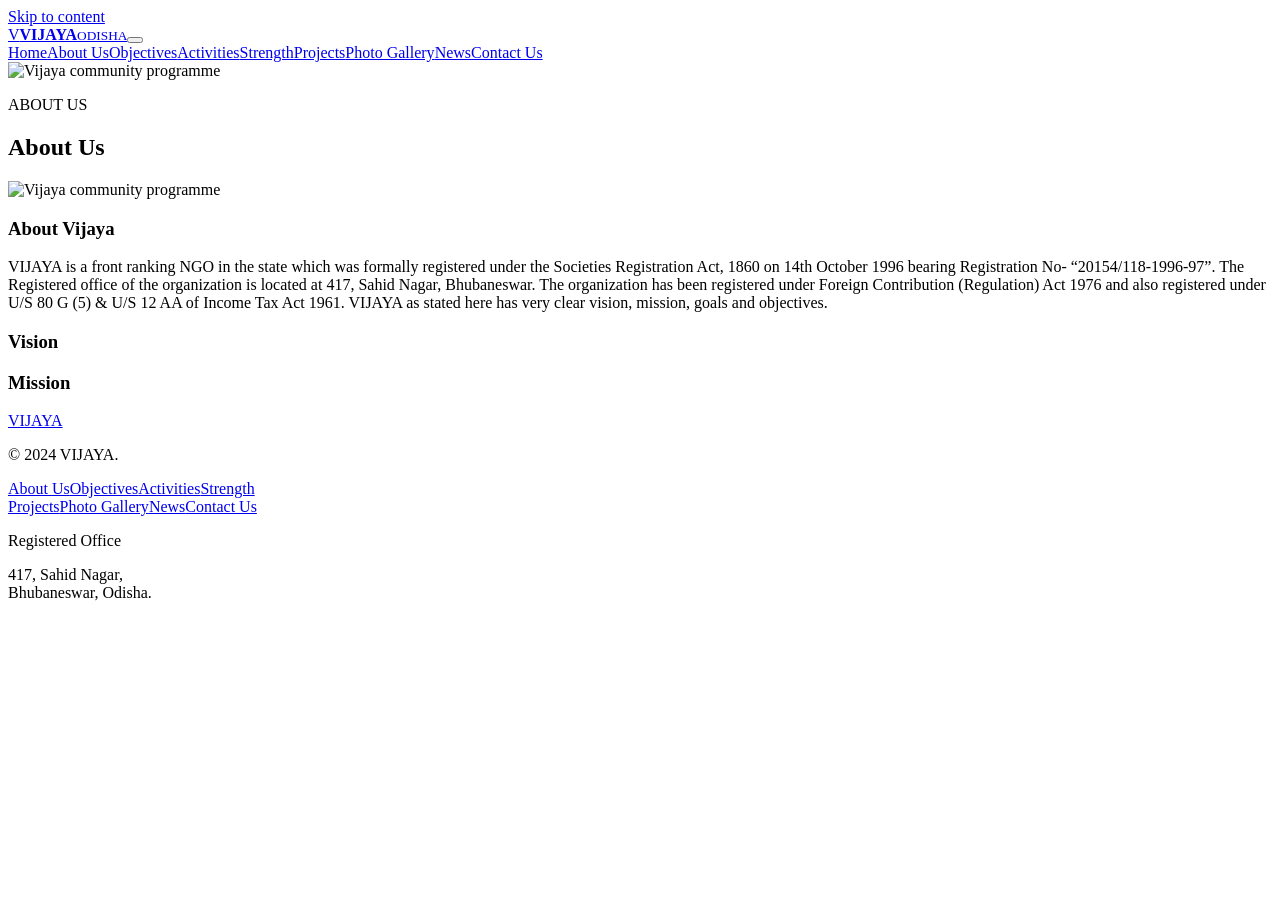
==== about-us.html @ b71c0298 "Add files via upload" ====
<!doctype html>
<html lang="en">
  <head>
    <meta charset="utf-8" />
    <meta name="viewport" content="width=device-width,initial-scale=1" />
    <title>About Us | Vijaya</title>
    <link rel="preconnect" href="https://fonts.googleapis.com" />
    <link rel="preconnect" href="https://fonts.gstatic.com" crossorigin />
    <link
      href="https://fonts.googleapis.com/css2?family=DM+Sans:wght@400;500;600;700;800&family=Playfair+Display:wght@500;600;700&display=swap"
      rel="stylesheet"
    />
    <link rel="stylesheet" href="css/style.css" />
    <link rel="stylesheet" href="css/site-pages.css" />
  </head>
  <body>
    <a class="skip-link" href="#main">Skip to content</a>
    <header class="site-header">
      <div class="container nav">
        <a class="brand" href="index.html" aria-label="VIJAYA home"
          ><span class="brand-mark">V</span
          ><span class="brand-copy"
            ><strong>VIJAYA</strong><small>ODISHA</small></span
          ></a
        ><button
          class="menu-toggle"
          type="button"
          aria-label="Open navigation"
          aria-expanded="false"
        >
          <span></span><span></span><span></span>
        </button>
        <nav class="nav-links" aria-label="Primary navigation">
          <a href="index.html">Home</a><a href="about-us.html">About Us</a
          ><a href="objectives.html">Objectives</a
          ><a href="activities.html">Activities</a
          ><a href="strength.html">Strength</a
          ><a href="projects.html">Projects</a
          ><a href="photo-gallery.html">Photo Gallery</a
          ><a href="news.html">News</a><a href="contact.html">Contact Us</a>
        </nav>
      </div>
    </header>
    <main id="main" class="page-main">
      <section class="page-hero">
        <img
          src="assets\images\2025\photo-07.jpg"
          alt="Vijaya community programme"
        />
        <div class="page-hero-content">
          <p class="eyebrow"><span></span> ABOUT US</p>
          <h1>About Us</h1>
        </div>
      </section>
      <section class="page-section">
        <div class="container about-layout">
          <div class="about-photo">
            <img
              src="assets\images\2025\photo-05.jpg"
              alt="Vijaya community programme"
            />
          </div>
          <div class="about-copy">
            <div class="prose-card">
              <h3>About Vijaya</h3>
              <p>
                VIJAYA is a front ranking NGO in the state which was formally
                registered under the Societies Registration Act, 1860 on 14th
                October 1996 bearing Registration No- “20154/118-1996-97”. The
                Registered office of the organization is located at 417, Sahid
                Nagar, Bhubaneswar. The organization has been registered under
                Foreign Contribution (Regulation) Act 1976 and also registered
                under U/S 80 G (5) &amp; U/S 12 AA of Income Tax Act 1961.
                VIJAYA as stated here has very clear vision, mission, goals and
                objectives.
              </p>
            </div>
            <div class="prose-card"><h3>Vision</h3></div>
            <div class="prose-card"><h3>Mission</h3></div>
          </div>
        </div>
      </section>
    </main>
    <footer class="site-footer">
      <div class="container footer-grid">
        <div>
          <a class="footer-brand" href="index.html">VIJAYA</a>
          <p>© 2024 VIJAYA.</p>
        </div>
        <div class="footer-links">
          <a href="about-us.html">About Us</a
          ><a href="objectives.html">Objectives</a
          ><a href="activities.html">Activities</a
          ><a href="strength.html">Strength</a>
        </div>
        <div class="footer-links">
          <a href="projects.html">Projects</a
          ><a href="photo-gallery.html">Photo Gallery</a
          ><a href="news.html">News</a><a href="contact.html">Contact Us</a>
        </div>
        <div>
          <p class="footer-title">Registered Office</p>
          <p>417, Sahid Nagar,<br />Bhubaneswar, Odisha.</p>
        </div>
      </div>
    </footer>
    <script src="js/script.js"></script>
  </body>
</html>
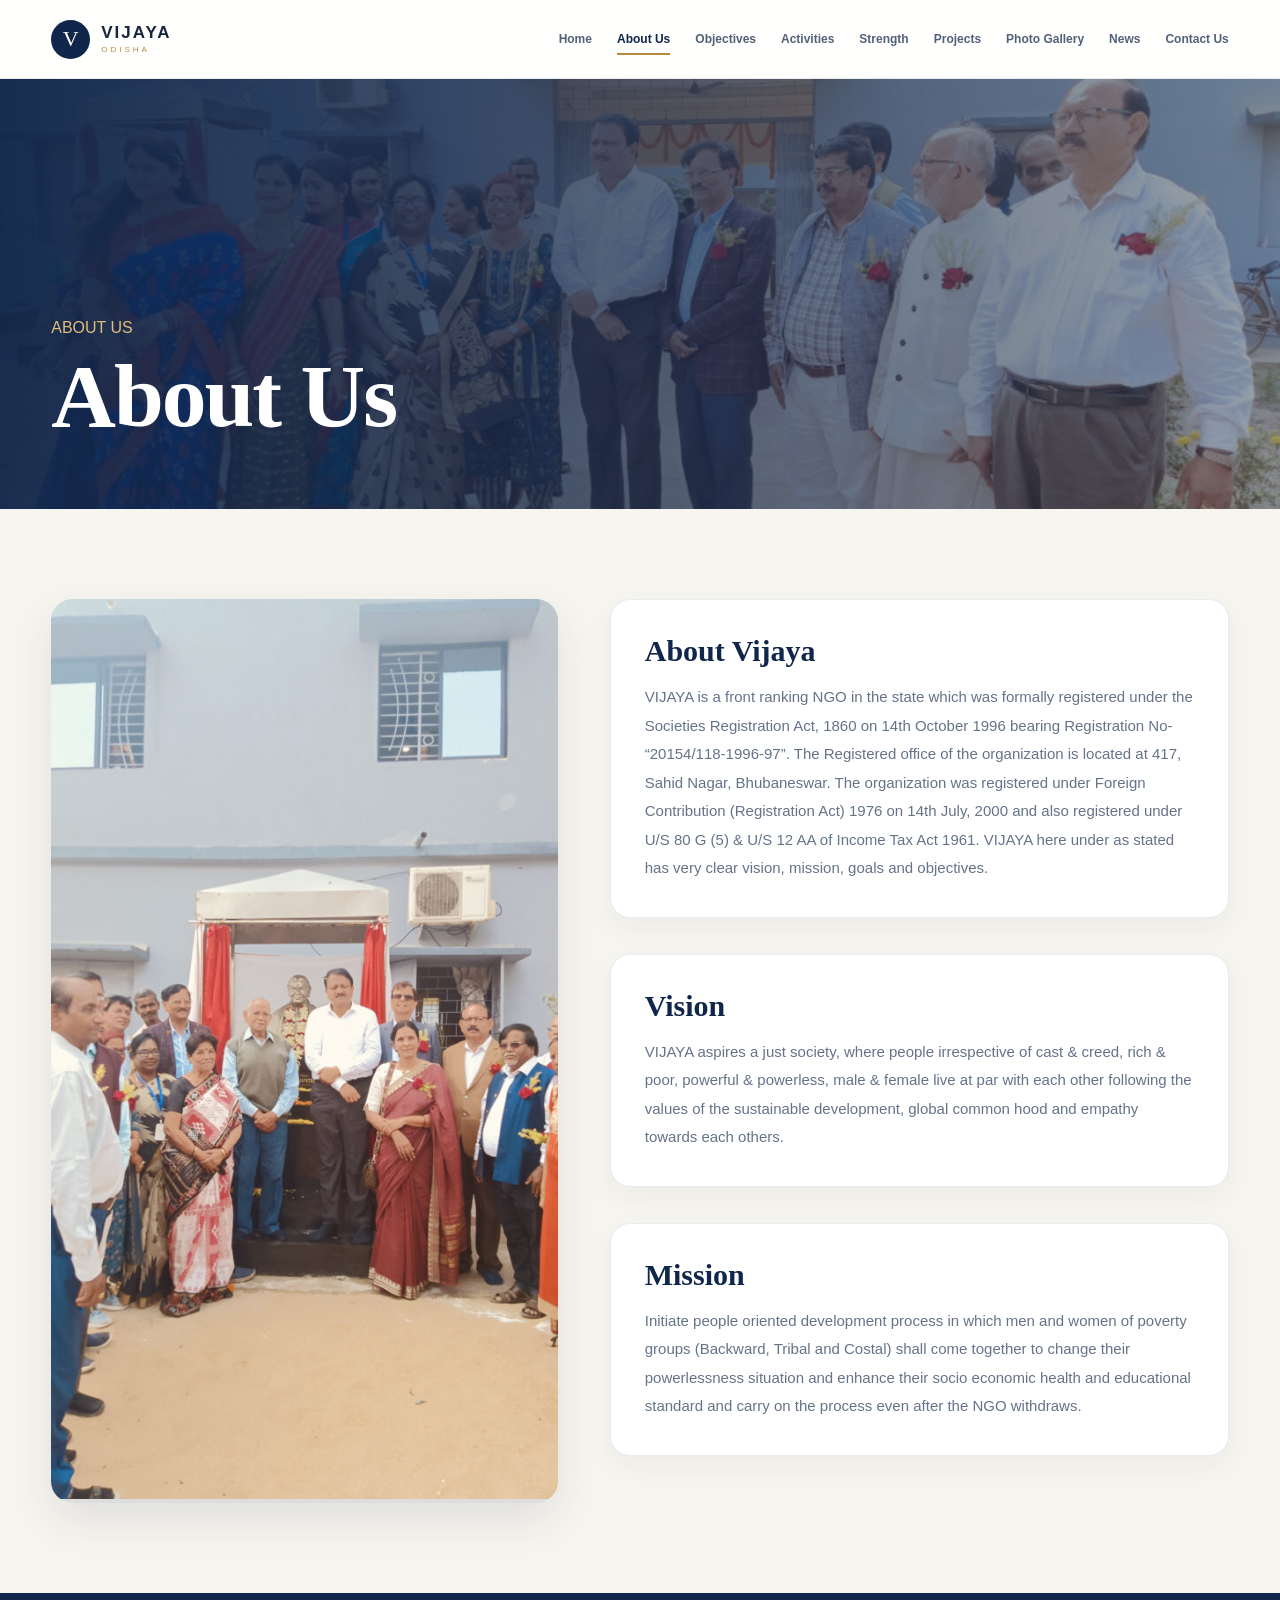
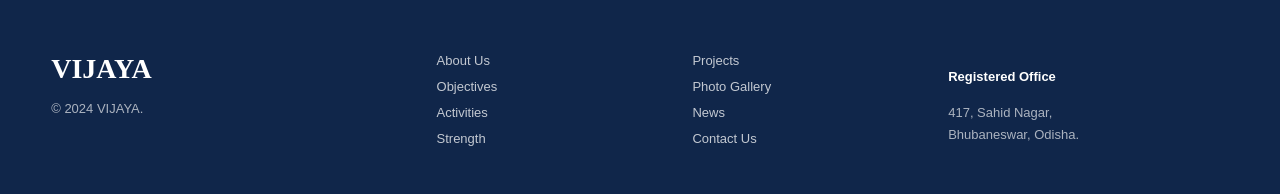
==== commit 839aece1: "Add Vijaya organization content" ====
--- a/about-us.html
+++ b/about-us.html
@@ -31,13 +31,14 @@
           <span></span><span></span><span></span>
         </button>
         <nav class="nav-links" aria-label="Primary navigation">
-          <a href="index.html">Home</a><a href="about-us.html">About Us</a
-          ><a href="objectives.html">Objectives</a
-          ><a href="activities.html">Activities</a
-          ><a href="strength.html">Strength</a
-          ><a href="projects.html">Projects</a
-          ><a href="photo-gallery.html">Photo Gallery</a
-          ><a href="news.html">News</a><a href="contact.html">Contact Us</a>
+          <a href="index.html">Home</a>
+          <a href="about-us.html">About Us</a>
+          <a href="objectives.html">Objectives</a>
+          <a href="activities.html">Activities</a>
+          <a href="strength.html">Strength</a>
+          <a href="projects.html">Projects</a>
+          <a href="photo-gallery.html">Photo Gallery</a>
+          <a href="news.html">News</a><a href="contact.html">Contact Us</a>
         </nav>
       </div>
     </header>
@@ -68,15 +69,32 @@
                 registered under the Societies Registration Act, 1860 on 14th
                 October 1996 bearing Registration No- “20154/118-1996-97”. The
                 Registered office of the organization is located at 417, Sahid
-                Nagar, Bhubaneswar. The organization has been registered under
-                Foreign Contribution (Regulation) Act 1976 and also registered
-                under U/S 80 G (5) &amp; U/S 12 AA of Income Tax Act 1961.
-                VIJAYA as stated here has very clear vision, mission, goals and
-                objectives.
+                Nagar, Bhubaneswar. The organization was registered under
+                Foreign Contribution (Registration Act) 1976 on 14th July, 2000
+                and also registered under U/S 80 G (5) & U/S 12 AA of Income Tax
+                Act 1961. VIJAYA here under as stated has very clear vision,
+                mission, goals and objectives.
               </p>
             </div>
-            <div class="prose-card"><h3>Vision</h3></div>
-            <div class="prose-card"><h3>Mission</h3></div>
+            <div class="prose-card">
+              <h3>Vision</h3>
+              <p>
+                VIJAYA aspires a just society, where people irrespective of cast
+                & creed, rich & poor, powerful & powerless, male & female live
+                at par with each other following the values of the sustainable
+                development, global common hood and empathy towards each others.
+              </p>
+            </div>
+            <div class="prose-card">
+              <h3>Mission</h3>
+              <p>
+                Initiate people oriented development process in which men and
+                women of poverty groups (Backward, Tribal and Costal) shall come
+                together to change their powerlessness situation and enhance
+                their socio economic health and educational standard and carry
+                on the process even after the NGO withdraws.
+              </p>
+            </div>
           </div>
         </div>
       </section>
@@ -88,15 +106,16 @@
           <p>© 2024 VIJAYA.</p>
         </div>
         <div class="footer-links">
-          <a href="about-us.html">About Us</a
-          ><a href="objectives.html">Objectives</a
-          ><a href="activities.html">Activities</a
-          ><a href="strength.html">Strength</a>
+          <a href="about-us.html">About Us</a>
+          <a href="objectives.html">Objectives</a>
+          <a href="activities.html">Activities</a>
+          <a href="strength.html">Strength</a>
         </div>
         <div class="footer-links">
-          <a href="projects.html">Projects</a
-          ><a href="photo-gallery.html">Photo Gallery</a
-          ><a href="news.html">News</a><a href="contact.html">Contact Us</a>
+          <a href="projects.html">Projects</a>
+          <a href="photo-gallery.html">Photo Gallery</a>
+          <a href="news.html">News</a>
+          <a href="contact.html">Contact Us</a>
         </div>
         <div>
           <p class="footer-title">Registered Office</p>
--- a/css/style.css
+++ b/css/style.css
@@ -0,0 +1,208 @@
+* {
+  box-sizing: border-box;
+}
+html {
+  scroll-behavior: smooth;
+}
+body {
+  margin: 0;
+  background: #f7f5ef;
+  color: #17243a;
+  font-family: "DM Sans", sans-serif;
+}
+a {
+  color: inherit;
+  text-decoration: none;
+}
+button {
+  font: inherit;
+}
+.container {
+  width: min(1380px, 92vw);
+  margin-inline: auto;
+}
+.skip-link {
+  position: fixed;
+  left: 15px;
+  top: -60px;
+  z-index: 10000;
+  padding: 12px 18px;
+  background: #10264a;
+  color: #fff;
+  border-radius: 6px;
+}
+.skip-link:focus {
+  top: 15px;
+}
+
+.site-header {
+  position: sticky;
+  top: 0;
+  z-index: 1000;
+  background: rgba(255, 255, 255, 0.92);
+  border-bottom: 1px solid rgba(16, 38, 74, 0.09);
+  backdrop-filter: blur(16px);
+}
+.nav {
+  min-height: 78px;
+  display: flex;
+  align-items: center;
+  justify-content: space-between;
+  gap: 30px;
+}
+.brand {
+  display: flex;
+  align-items: center;
+  gap: 11px;
+}
+.brand-mark {
+  width: 39px;
+  height: 39px;
+  display: grid;
+  place-items: center;
+  border-radius: 50%;
+  background: #10264a;
+  color: #fff;
+  font-family: "Playfair Display", serif;
+  font-size: 22px;
+}
+.brand-copy {
+  display: flex;
+  flex-direction: column;
+  line-height: 1;
+}
+.brand-copy strong {
+  font-size: 17px;
+  letter-spacing: 2px;
+}
+.brand-copy small {
+  margin-top: 5px;
+  font-size: 8px;
+  letter-spacing: 3px;
+  color: #b8893c;
+}
+.nav-links {
+  display: flex;
+  align-items: center;
+  gap: 25px;
+}
+.nav-links a {
+  font-size: 12px;
+  font-weight: 600;
+  color: #536177;
+  padding: 31px 0;
+  position: relative;
+}
+.nav-links a:after {
+  content: "";
+  position: absolute;
+  left: 0;
+  right: 100%;
+  bottom: 22px;
+  height: 2px;
+  background: #b8893c;
+  transition: 0.25s;
+}
+.nav-links a:hover,
+.nav-links a.active {
+  color: #10264a;
+}
+.nav-links a:hover:after,
+.nav-links a.active:after {
+  right: 0;
+}
+.menu-toggle {
+  display: none;
+  border: 0;
+  background: transparent;
+  padding: 8px;
+}
+.menu-toggle span {
+  display: block;
+  width: 25px;
+  height: 2px;
+  background: #10264a;
+  margin: 5px 0;
+}
+
+.site-footer {
+  background: #10264a;
+  color: #fff;
+  margin-top: 0;
+  padding: 60px 0 35px;
+}
+.footer-grid {
+  display: grid;
+  grid-template-columns: 1.6fr 1fr 1fr 1.3fr;
+  gap: 40px;
+}
+.footer-brand {
+  font-family: "Playfair Display", serif;
+  font-size: 28px;
+  font-weight: 700;
+}
+.site-footer p {
+  color: rgba(255, 255, 255, 0.65);
+  font-size: 13px;
+  line-height: 1.7;
+}
+.footer-links {
+  display: flex;
+  flex-direction: column;
+  gap: 11px;
+}
+.footer-links a {
+  color: rgba(255, 255, 255, 0.75);
+  font-size: 13px;
+}
+.footer-links a:hover {
+  color: #fff;
+}
+.footer-title {
+  color: #fff !important;
+  font-weight: 700;
+}
+
+@media (max-width: 1050px) {
+  .nav-links {
+    gap: 15px;
+  }
+  .nav-links a {
+    font-size: 11px;
+  }
+}
+@media (max-width: 850px) {
+  .menu-toggle {
+    display: block;
+  }
+  .nav-links {
+    position: absolute;
+    top: 78px;
+    left: 0;
+    right: 0;
+    display: none;
+    flex-direction: column;
+    align-items: stretch;
+    gap: 0;
+    padding: 10px 5vw 20px;
+    background: #fff;
+    border-bottom: 1px solid #ddd;
+  }
+  .nav-links.open {
+    display: flex;
+  }
+  .nav-links a {
+    padding: 13px 0;
+  }
+  .nav-links a:after {
+    bottom: 6px;
+  }
+  .footer-grid {
+    grid-template-columns: 1fr 1fr;
+  }
+}
+@media (max-width: 550px) {
+  .footer-grid {
+    grid-template-columns: 1fr;
+  }
+}
--- a/css/site-pages.css
+++ b/css/site-pages.css
@@ -0,0 +1,885 @@
+:root {
+  --navy: #10264a;
+  --gold: #b8893c;
+  --cream: #f7f5ef;
+  --blue-soft: #edf3f7;
+  --text: #17243a;
+  --muted: #657389;
+  --line: #dfe5ea;
+  --white: #fff;
+  --shadow: 0 18px 45px rgba(16, 38, 74, 0.1);
+}
+
+/* Shared page system — intentionally separate from the Photo Gallery CSS. */
+.page-main {
+  background: var(--cream);
+  overflow: hidden;
+}
+.page-hero {
+  position: relative;
+  min-height: 430px;
+  display: flex;
+  align-items: flex-end;
+  background: var(--navy);
+  color: #fff;
+  overflow: hidden;
+}
+.page-hero img {
+  position: absolute;
+  inset: 0;
+  width: 100%;
+  height: 100%;
+  object-fit: cover;
+  opacity: 0.72;
+}
+.page-hero::after {
+  content: "";
+  position: absolute;
+  inset: 0;
+  background: linear-gradient(
+    90deg,
+    rgba(16, 38, 74, 0.94),
+    rgba(16, 38, 74, 0.55) 55%,
+    rgba(16, 38, 74, 0.18)
+  );
+}
+.page-hero-content {
+  position: relative;
+  z-index: 2;
+  padding: 80px 0 70px;
+  width: min(1380px, 92vw);
+  margin-inline: auto;
+}
+.page-hero .eyebrow {
+  color: #e0bd7a;
+  margin-bottom: 16px;
+}
+.page-hero h1 {
+  font-family: "Playfair Display", serif;
+  font-size: clamp(54px, 7vw, 92px);
+  line-height: 0.96;
+  letter-spacing: -2px;
+  margin: 0;
+  max-width: 900px;
+}
+.page-hero .hero-sub {
+  max-width: 650px;
+  margin: 22px 0 0;
+  color: rgba(255, 255, 255, 0.78);
+  font-size: 16px;
+  line-height: 1.8;
+}
+
+.page-section {
+  padding: 90px 0;
+}
+.page-section.soft-section {
+  background: var(--blue-soft);
+}
+.page-section.cream-section {
+  background: #f3eee4;
+}
+.page-heading {
+  margin-bottom: 46px;
+  max-width: 850px;
+}
+.page-heading .small-label {
+  font-size: 10px;
+  letter-spacing: 3px;
+  font-weight: 700;
+  color: var(--gold);
+  margin: 0 0 10px;
+  text-transform: uppercase;
+}
+.page-heading h2 {
+  font-family: "Playfair Display", serif;
+  color: var(--navy);
+  font-size: clamp(42px, 5.5vw, 68px);
+  line-height: 1.02;
+  letter-spacing: -1.5px;
+  margin: 0;
+}
+.page-heading p:not(.small-label) {
+  color: var(--muted);
+  font-size: 16px;
+  line-height: 1.85;
+  max-width: 780px;
+}
+
+.prose-card {
+  background: #fff;
+  border: 1px solid rgba(16, 38, 74, 0.09);
+  border-radius: 20px;
+  padding: 34px;
+  box-shadow: 0 10px 30px rgba(16, 38, 74, 0.05);
+}
+.prose-card h3 {
+  font-family: "Playfair Display", serif;
+  color: var(--navy);
+  font-size: 30px;
+  margin: 0 0 15px;
+}
+.prose-card p {
+  color: var(--muted);
+  font-size: 15px;
+  line-height: 1.9;
+  margin: 0;
+}
+.prose-card + .prose-card {
+  margin-top: 18px;
+}
+
+.about-layout {
+  display: grid;
+  grid-template-columns: minmax(280px, 0.9fr) minmax(0, 1.1fr);
+  gap: 52px;
+  align-items: start;
+}
+.about-photo {
+  min-height: 560px;
+  border-radius: 22px;
+  overflow: hidden;
+  background: #ddd;
+  box-shadow: var(--shadow);
+  position: sticky;
+  top: 110px;
+}
+.about-photo img {
+  width: 100%;
+  height: 100%;
+  object-fit: cover;
+}
+.about-copy {
+  display: grid;
+  gap: 18px;
+}
+
+.content-grid {
+  display: grid;
+  grid-template-columns: repeat(2, minmax(0, 1fr));
+  gap: 20px;
+}
+.info-card {
+  background: #fff;
+  border: 1px solid rgba(16, 38, 74, 0.09);
+  border-radius: 20px;
+  padding: 30px;
+  min-height: 220px;
+  position: relative;
+  overflow: hidden;
+  box-shadow: 0 10px 28px rgba(16, 38, 74, 0.045);
+}
+.info-card::before {
+  content: "";
+  position: absolute;
+  left: 0;
+  top: 0;
+  width: 5px;
+  height: 100%;
+  background: var(--gold);
+}
+.info-card .number {
+  font-size: 10px;
+  letter-spacing: 3px;
+  font-weight: 800;
+  color: var(--gold);
+}
+.info-card h3 {
+  font-family: "Playfair Display", serif;
+  color: var(--navy);
+  font-size: 28px;
+  line-height: 1.15;
+  margin: 38px 0 0;
+}
+.info-card p {
+  color: var(--muted);
+  font-size: 15px;
+  line-height: 1.8;
+}
+.info-card ul {
+  color: var(--muted);
+  font-size: 14px;
+  line-height: 1.7;
+  margin: 20px 0 0;
+  padding-left: 20px;
+}
+.info-card li + li {
+  margin-top: 8px;
+}
+
+.strength-section {
+  background: linear-gradient(180deg, var(--cream) 0%, #eef3f4 100%);
+}
+.strength-heading {
+  max-width: 700px;
+  margin-bottom: 34px;
+}
+.strength-resource-card {
+  display: grid;
+  grid-template-columns: minmax(190px, 0.38fr) minmax(0, 1fr);
+  gap: 42px;
+  align-items: start;
+  max-width: 1080px;
+  margin: 0 auto;
+  padding: 42px;
+  background: var(--navy);
+  border: 0;
+  border-radius: 24px;
+  box-shadow: 0 20px 45px rgba(16, 38, 74, 0.16);
+}
+.strength-resource-card::before {
+  width: 7px;
+  background: #e0bd7a;
+}
+.strength-resource-intro h3 {
+  color: #fff;
+  font-family: "Playfair Display", serif;
+  font-size: clamp(30px, 4vw, 44px);
+  line-height: 1.05;
+  margin: 22px 0 0;
+}
+.strength-resource-card .number {
+  color: #e0bd7a;
+}
+.strength-resource-card ul {
+  color: rgba(255, 255, 255, 0.78);
+  margin: 0;
+  font-size: 15px;
+  line-height: 1.75;
+}
+.strength-satisfaction-heading {
+  max-width: 700px;
+  margin: 104px 0 32px;
+}
+.strength-satisfaction {
+  position: relative;
+  max-width: 980px;
+  margin: 0 auto;
+  padding: 42px 48px;
+  border-left: 6px solid var(--gold);
+  border-radius: 0 24px 24px 0;
+  box-shadow: 0 16px 35px rgba(16, 38, 74, 0.08);
+}
+.strength-satisfaction::before {
+  content: "\201C";
+  position: absolute;
+  top: 20px;
+  left: 28px;
+  color: rgba(184, 137, 60, 0.18);
+  font-family: "Playfair Display", serif;
+  font-size: 96px;
+  line-height: 1;
+}
+.strength-satisfaction p {
+  position: relative;
+  z-index: 1;
+  max-width: 860px;
+  font-size: 17px;
+  line-height: 1.95;
+}
+
+.feature-layout {
+  display: grid;
+  grid-template-columns: 1.2fr 0.8fr;
+  gap: 22px;
+}
+.feature-panel {
+  position: relative;
+  min-height: 580px;
+  border-radius: 22px;
+  overflow: hidden;
+  background: var(--navy);
+  color: #fff;
+}
+.feature-panel img {
+  position: absolute;
+  inset: 0;
+  width: 100%;
+  height: 100%;
+  object-fit: cover;
+  opacity: 0.76;
+}
+.feature-panel::after {
+  content: "";
+  position: absolute;
+  inset: 35% 0 0;
+  background: linear-gradient(transparent, rgba(5, 16, 30, 0.92));
+}
+.feature-panel-content {
+  position: absolute;
+  z-index: 2;
+  left: 34px;
+  right: 34px;
+  bottom: 30px;
+}
+.feature-panel-content .small-label {
+  color: #e0bd7a;
+}
+.feature-panel-content h2 {
+  font-family: "Playfair Display", serif;
+  font-size: 46px;
+  line-height: 1;
+  margin: 10px 0 0;
+}
+.side-stack {
+  display: grid;
+  gap: 22px;
+}
+.side-card {
+  background: #fff;
+  border: 1px solid rgba(16, 38, 74, 0.09);
+  border-radius: 22px;
+  padding: 32px;
+  display: flex;
+  flex-direction: column;
+  justify-content: flex-end;
+  min-height: 279px;
+  box-shadow: 0 10px 28px rgba(16, 38, 74, 0.045);
+}
+.side-card .number {
+  color: var(--gold);
+  font-size: 11px;
+  letter-spacing: 3px;
+  font-weight: 800;
+}
+.side-card h3 {
+  font-family: "Playfair Display", serif;
+  color: var(--navy);
+  font-size: 32px;
+  margin: 40px 0 0;
+  line-height: 1.05;
+}
+.side-card ul {
+  color: var(--muted);
+  font-size: 14px;
+  line-height: 1.7;
+  margin: 20px 0 0;
+  padding-left: 20px;
+}
+.side-card li + li {
+  margin-top: 8px;
+}
+
+.project-grid-pages {
+  display: grid;
+  grid-template-columns: repeat(3, minmax(0, 1fr));
+  gap: 22px;
+}
+.project-card-page {
+  background: #fff;
+  border: 1px solid rgba(16, 38, 74, 0.09);
+  border-radius: 20px;
+  overflow: hidden;
+  box-shadow: 0 12px 30px rgba(16, 38, 74, 0.06);
+  transition:
+    transform 0.25s,
+    box-shadow 0.25s;
+}
+.project-card-page:hover {
+  transform: translateY(-5px);
+  box-shadow: 0 22px 44px rgba(16, 38, 74, 0.12);
+}
+.project-card-page img {
+  width: 100%;
+  height: 270px;
+  object-fit: cover;
+}
+.project-card-page .project-body {
+  padding: 25px;
+}
+.project-card-page .project-tag {
+  display: block;
+  color: var(--gold);
+  font-size: 10px;
+  letter-spacing: 2px;
+  text-transform: uppercase;
+  font-weight: 800;
+  line-height: 1.5;
+}
+.project-card-page h3 {
+  font-family: "Playfair Display", serif;
+  color: var(--navy);
+  font-size: 27px;
+  line-height: 1.12;
+  margin: 10px 0 12px;
+}
+.project-card-page p {
+  color: var(--muted);
+  font-size: 14px;
+  line-height: 1.8;
+  margin: 0;
+}
+.project-card-page h4 {
+  margin: 22px 0 8px;
+  color: var(--navy);
+  font-size: 14px;
+  letter-spacing: 0.3px;
+}
+.project-card-page ul {
+  margin: 0;
+  padding-left: 20px;
+  color: var(--muted);
+  font-size: 14px;
+  line-height: 1.7;
+}
+.project-card-page li + li {
+  margin-top: 7px;
+}
+.project-card-page .project-beneficiary-link {
+  display: inline-block;
+  margin-top: 22px;
+  color: var(--navy);
+  font-size: 13px;
+  font-weight: 800;
+  text-decoration: underline;
+  text-underline-offset: 4px;
+}
+
+.news-list-pages {
+  display: grid;
+  gap: 18px;
+  max-width: 980px;
+}
+.news-card-page {
+  background: #fff;
+  border: 1px solid rgba(16, 38, 74, 0.09);
+  border-radius: 20px;
+  padding: 30px 32px;
+  display: grid;
+  grid-template-columns: 170px 1fr;
+  gap: 28px;
+  box-shadow: 0 10px 26px rgba(16, 38, 74, 0.045);
+}
+.news-card-page .news-label {
+  color: var(--gold);
+  font-size: 10px;
+  letter-spacing: 2px;
+  text-transform: uppercase;
+  font-weight: 800;
+  padding-top: 6px;
+}
+.news-card-page h3 {
+  font-family: "Playfair Display", serif;
+  color: var(--navy);
+  font-size: 29px;
+  margin: 0 0 9px;
+}
+.news-card-page h3 a {
+  color: inherit;
+  text-decoration: none;
+}
+.news-card-page h3 a:hover {
+  color: var(--gold);
+}
+.news-card-page p {
+  color: var(--muted);
+  margin: 0;
+  font-size: 15px;
+  line-height: 1.8;
+}
+
+.contact-layout {
+  display: grid;
+  grid-template-columns: 0.8fr 1.2fr;
+  gap: 24px;
+  align-items: stretch;
+}
+.contact-info {
+  background: var(--navy);
+  color: #fff;
+  border-radius: 22px;
+  padding: 40px;
+  min-height: 470px;
+  display: flex;
+  flex-direction: column;
+  justify-content: flex-end;
+}
+.contact-info .small-label {
+  color: #e0bd7a;
+  font-size: 10px;
+  letter-spacing: 3px;
+  font-weight: 800;
+  text-transform: uppercase;
+}
+.contact-info h2 {
+  font-family: "Playfair Display", serif;
+  font-size: 44px;
+  line-height: 1;
+  margin: 12px 0 18px;
+}
+.contact-info p {
+  color: rgba(255, 255, 255, 0.72);
+  line-height: 1.8;
+  font-size: 15px;
+}
+.contact-detail-group {
+  margin-top: 18px;
+}
+.contact-detail-group h3 {
+  margin: 0 0 4px;
+  color: #e0bd7a;
+  font-size: 13px;
+  letter-spacing: 0.5px;
+}
+.contact-detail-group p {
+  margin: 0;
+  font-size: 14px;
+  line-height: 1.65;
+}
+.contact-form-page {
+  background: #fff;
+  border: 1px solid rgba(16, 38, 74, 0.09);
+  border-radius: 22px;
+  padding: 40px;
+  display: grid;
+  gap: 18px;
+  box-shadow: 0 12px 30px rgba(16, 38, 74, 0.06);
+}
+.form-field {
+  display: grid;
+  gap: 8px;
+}
+.form-field label {
+  font-size: 11px;
+  font-weight: 800;
+  letter-spacing: 1px;
+  text-transform: uppercase;
+  color: var(--navy);
+}
+.form-field input,
+.form-field textarea {
+  width: 100%;
+  border: 1px solid #d8e0e6;
+  background: #fbfcfd;
+  border-radius: 10px;
+  padding: 13px 14px;
+  color: var(--text);
+  outline: none;
+  transition:
+    border-color 0.2s,
+    box-shadow 0.2s;
+}
+.form-field textarea {
+  resize: vertical;
+  min-height: 150px;
+}
+.form-field input:focus,
+.form-field textarea:focus {
+  border-color: var(--gold);
+  box-shadow: 0 0 0 3px rgba(184, 137, 60, 0.12);
+}
+.form-submit {
+  border: 0;
+  border-radius: 999px;
+  background: var(--navy);
+  color: #fff;
+  padding: 14px 22px;
+  font-weight: 800;
+  cursor: pointer;
+  justify-self: start;
+  transition:
+    transform 0.2s,
+    background 0.2s;
+}
+.form-submit:hover {
+  transform: translateY(-2px);
+  background: #183560;
+}
+#status {
+  margin: 0;
+  color: var(--gold);
+  font-size: 13px;
+}
+
+.home-hero {
+  min-height: 720px;
+  position: relative;
+  display: flex;
+  align-items: flex-end;
+  background: var(--navy);
+  color: #fff;
+  overflow: hidden;
+}
+.home-hero img {
+  position: absolute;
+  inset: 0;
+  width: 100%;
+  height: 100%;
+  object-fit: cover;
+  opacity: 0.72;
+}
+.home-hero::after {
+  content: "";
+  position: absolute;
+  inset: 0;
+  background: linear-gradient(
+    90deg,
+    rgba(9, 24, 46, 0.94),
+    rgba(9, 24, 46, 0.5) 58%,
+    rgba(9, 24, 46, 0.1)
+  );
+}
+.home-hero-content {
+  position: relative;
+  z-index: 2;
+  padding: 110px 0 100px;
+  width: min(1380px, 92vw);
+  margin-inline: auto;
+}
+.home-hero .eyebrow {
+  color: #e0bd7a;
+  margin-bottom: 18px;
+}
+.home-hero h1 {
+  font-family: "Playfair Display", serif;
+  font-size: clamp(55px, 8vw, 104px);
+  line-height: 0.93;
+  letter-spacing: -3px;
+  max-width: 850px;
+  margin: 0;
+}
+.home-hero-note {
+  font-size: 17px;
+  color: rgba(255, 255, 255, 0.78);
+  margin: 24px 0 0;
+}
+.home-actions {
+  display: flex;
+  gap: 12px;
+  flex-wrap: wrap;
+  margin-top: 32px;
+}
+.home-button {
+  display: inline-flex;
+  align-items: center;
+  gap: 18px;
+  border-radius: 999px;
+  padding: 13px 21px;
+  font-size: 13px;
+  font-weight: 800;
+  transition: transform 0.2s;
+}
+.home-button:hover {
+  transform: translateY(-2px);
+}
+.home-button.primary {
+  background: #fff;
+  color: var(--navy);
+}
+.home-button.secondary {
+  border: 1px solid rgba(255, 255, 255, 0.45);
+  color: #fff;
+  background: rgba(255, 255, 255, 0.06);
+}
+.home-intro {
+  display: grid;
+  grid-template-columns: 0.75fr 1.25fr;
+  gap: 70px;
+  align-items: start;
+}
+.home-intro .intro-title h2 {
+  font-family: "Playfair Display", serif;
+  font-size: clamp(42px, 5vw, 66px);
+  line-height: 1;
+  margin: 0;
+  color: var(--navy);
+}
+.home-intro .lead-copy {
+  font-size: 18px;
+  line-height: 1.9;
+  color: var(--muted);
+  margin: 0;
+}
+.causes-grid {
+  display: grid;
+  grid-template-columns: repeat(3, 1fr);
+  gap: 18px;
+}
+.cause-card {
+  background: #fff;
+  border: 1px solid rgba(16, 38, 74, 0.09);
+  border-radius: 20px;
+  padding: 30px;
+  min-height: 190px;
+  position: relative;
+  overflow: hidden;
+}
+.cause-card::after {
+  content: "";
+  position: absolute;
+  right: -35px;
+  bottom: -35px;
+  width: 110px;
+  height: 110px;
+  border-radius: 50%;
+  background: rgba(184, 137, 60, 0.09);
+}
+.cause-card .number {
+  color: var(--gold);
+  font-size: 10px;
+  letter-spacing: 3px;
+  font-weight: 800;
+}
+.cause-card h3 {
+  font-family: "Playfair Display", serif;
+  color: var(--navy);
+  font-size: 28px;
+  line-height: 1.1;
+  margin: 28px 0 0;
+  max-width: 280px;
+}
+.cause-card p {
+  position: relative;
+  z-index: 1;
+  color: var(--muted);
+  font-size: 14px;
+  line-height: 1.75;
+  margin: 16px 0 0;
+}
+.home-projects {
+  background: var(--navy);
+  color: #fff;
+}
+.home-projects .page-heading h2 {
+  color: #fff;
+}
+.home-projects .page-heading .small-label {
+  color: #e0bd7a;
+}
+.home-project-grid {
+  display: grid;
+  grid-template-columns: repeat(3, 1fr);
+  gap: 18px;
+}
+.home-project-card {
+  border-radius: 20px;
+  overflow: hidden;
+  background: #17355d;
+}
+.home-project-card img {
+  width: 100%;
+  height: 260px;
+  object-fit: cover;
+}
+.home-project-card .project-body {
+  padding: 22px;
+}
+.home-project-card span {
+  font-size: 10px;
+  color: #e0bd7a;
+  letter-spacing: 2px;
+  text-transform: uppercase;
+  font-weight: 800;
+}
+.home-project-card h3 {
+  font-family: "Playfair Display", serif;
+  font-size: 27px;
+  line-height: 1.1;
+  margin: 10px 0 0;
+  color: #fff;
+.project-card-page h4 {
+  margin: 22px 0 8px;
+  color: var(--navy);
+  font-size: 14px;
+  letter-spacing: 0.3px;
+}
+.project-card-page ul {
+  margin: 0;
+  padding-left: 20px;
+  color: var(--muted);
+  font-size: 14px;
+  line-height: 1.7;
+}
+.project-card-page li + li {
+  margin-top: 7px;
+}
+.project-card-page .project-beneficiary-link {
+  display: inline-block;
+  margin-top: 22px;
+  color: var(--navy);
+  font-size: 13px;
+  font-weight: 800;
+  text-decoration: underline;
+  text-underline-offset: 4px;
+}
+}
+.home-project-card p {
+  color: rgba(255, 255, 255, 0.68);
+  font-size: 14px;
+  line-height: 1.75;
+  margin: 10px 0 0;
+}
+
+@media (max-width: 950px) {
+  .about-layout,
+  .home-intro,
+  .contact-layout {
+    grid-template-columns: 1fr;
+  }
+  .about-photo {
+    position: relative;
+    top: auto;
+    min-height: 430px;
+  }
+  .feature-layout {
+    grid-template-columns: 1fr;
+  }
+  .project-grid-pages,
+  .home-project-grid {
+    grid-template-columns: repeat(2, 1fr);
+  }
+  .causes-grid {
+    grid-template-columns: 1fr 1fr;
+  }
+}
+@media (max-width: 700px) {
+  .page-section {
+    padding: 65px 0;
+  }
+  .page-hero {
+    min-height: 360px;
+  }
+  .page-hero-content {
+    padding: 70px 0 55px;
+  }
+  .page-hero h1 {
+    font-size: 54px;
+  }
+  .content-grid,
+  .project-grid-pages,
+  .home-project-grid,
+  .causes-grid {
+    grid-template-columns: 1fr;
+  }
+  .feature-panel {
+    min-height: 440px;
+  }
+  .strength-resource-card {
+    grid-template-columns: 1fr;
+    gap: 24px;
+    padding: 30px;
+  }
+  .strength-satisfaction-heading {
+    margin-top: 72px;
+  }
+  .strength-satisfaction {
+    padding: 34px 28px;
+  }
+  .side-card {
+    min-height: 210px;
+  }
+  .news-card-page {
+    grid-template-columns: 1fr;
+    gap: 8px;
+  }
+  .contact-info,
+  .contact-form-page {
+    padding: 28px;
+  }
+  .home-hero {
+    min-height: 650px;
+  }
+  .home-hero-content {
+    padding: 90px 0 70px;
+  }
+}
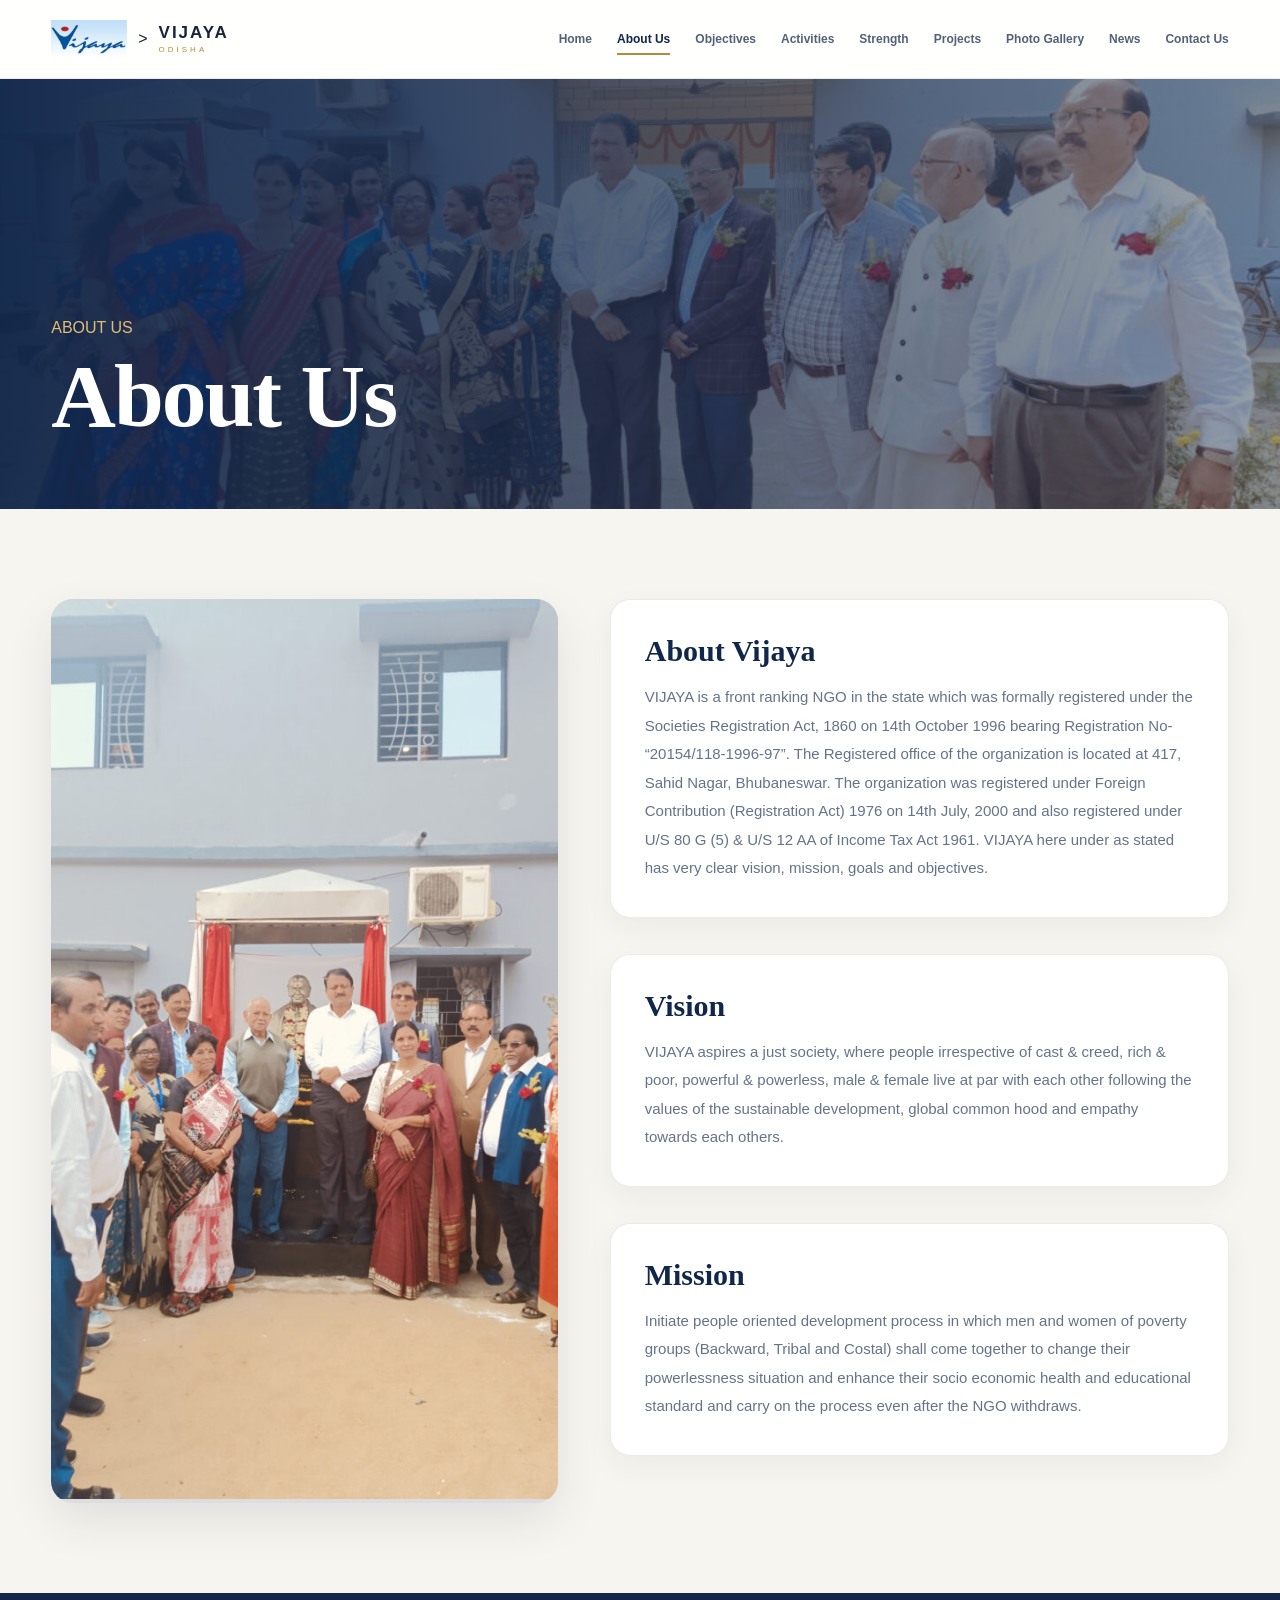
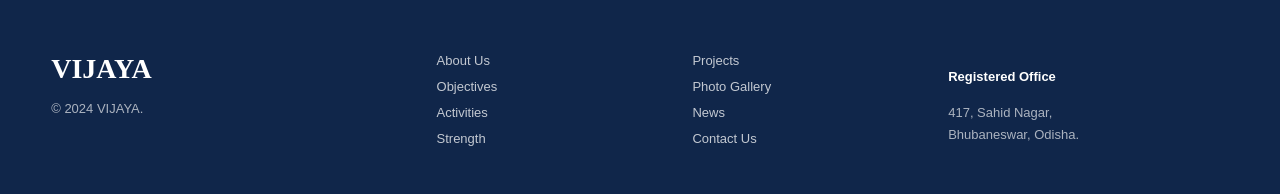
==== commit cdbec8a3: "Add site logo across pages" ====
--- a/about-us.html
+++ b/about-us.html
@@ -18,7 +18,7 @@
     <header class="site-header">
       <div class="container nav">
         <a class="brand" href="index.html" aria-label="VIJAYA home"
-          ><span class="brand-mark">V</span
+          ><img class="brand-mark" src="logo.jpg" alt="VIJAYA logo" />
           ><span class="brand-copy"
             ><strong>VIJAYA</strong><small>ODISHA</small></span
           ></a
--- a/css/style.css
+++ b/css/style.css
@@ -56,15 +56,11 @@
   gap: 11px;
 }
 .brand-mark {
-  width: 39px;
-  height: 39px;
-  display: grid;
-  place-items: center;
-  border-radius: 50%;
-  background: #10264a;
-  color: #fff;
-  font-family: "Playfair Display", serif;
-  font-size: 22px;
+  width: 76px;
+  height: 48px;
+  display: block;
+  object-fit: contain;
+  object-position: center;
 }
 .brand-copy {
   display: flex;
